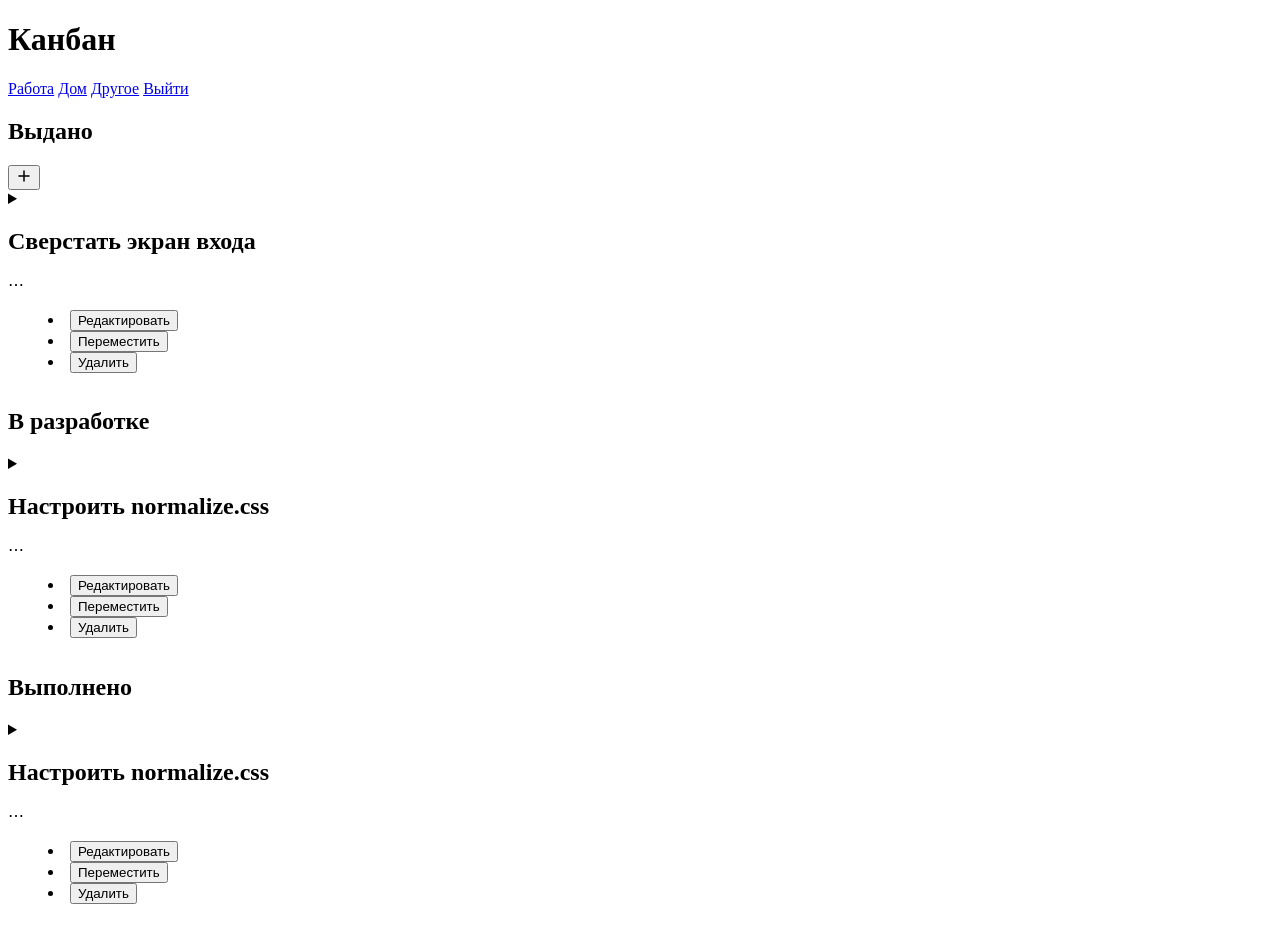
==== index.html @ 13ce17e3 "Rename mainpage.html to index.html" ====
<!doctype html>
<html lang="ru">
  <head>
    <meta charset="UTF-8" />
    <meta
      name="viewport"
      content="width=device-width, initial-scale=1.0, maximum-scale=1.0, user-scalable=no"
    />
    <title>Канбан</title>

    <link rel="preconnect" href="https://fonts.googleapis.com" />
    <link rel="preconnect" href="https://fonts.gstatic.com" crossorigin />
    <link
      href="https://fonts.googleapis.com/css2?family=Inter:wght@400;500;600;700&display=swap"
      rel="stylesheet"
    />

    <link rel="stylesheet" href="../css/normalize.css" />
    <link rel="stylesheet" href="../css/variables.css" />
    <link rel="stylesheet" href="../css/base.css" />
    <link rel="stylesheet" href="../css/components.css" />
    <link rel="stylesheet" href="../css/board.css" />
    <link rel="stylesheet" href="../css/responsive.css" />
  </head>
  <body>
    <div class="board">
      <header class="board__header">
        <h1>Канбан</h1>

        <input
          class="board__burger-toggle"
          type="checkbox"
          id="board-nav-toggle"
          hidden
        />

        <label
          class="board__burger"
          for="board-nav-toggle"
          aria-label="Открыть меню"
        >
          <span class="board__burger-line"></span>
          <span class="board__burger-line"></span>
          <span class="board__burger-line"></span>
        </label>

        <nav class="board__nav" id="board-nav">
          <a href="#">Работа</a>
          <a href="#">Дом</a>
          <a href="#">Другое</a>
          <a href="authorization.html">Выйти</a>
        </nav>
      </header>

      <main class="board__columns">
        <section class="column">
          <div class="column__header">
            <h1 class="column__title">Выдано</h1>
            <button
              class="column__add-btn"
              type="button"
              aria-label="Добавить задачу"
            >
              <svg
                width="16"
                height="16"
                viewBox="0 0 16 16"
                fill="none"
                xmlns="http://www.w3.org/2000/svg"
                aria-hidden="true"
              >
                <path
                  d="M8 3V13M3 8H13"
                  stroke="currentColor"
                  stroke-width="1.5"
                  stroke-linecap="round"
                />
              </svg>
            </button>
          </div>

          <article class="task-card">
            <details class="task-card__details">
              <summary class="task-card__summary">
                <span class="task-card__arrow" aria-hidden="true"></span>
                <h2 class="task-card__title">Сверстать экран входа</h2>

                <div class="task-card__menu">
                  <input
                    class="task-card__menu-toggle"
                    type="checkbox"
                    id="menu-task-1"
                    hidden
                  />
                  <label
                    class="task-card__menu-btn"
                    for="menu-task-1"
                    aria-label="Действия с задачей"
                  >
                    <span class="task-card__menu-dots" aria-hidden="true"
                      >⋯</span
                    >
                  </label>
                  <ul class="task-card__menu-list">
                    <li>
                      <button class="task-card__menu-item" type="button">
                        Редактировать
                      </button>
                    </li>
                    <li>
                      <button class="task-card__menu-item" type="button">
                        Переместить
                      </button>
                    </li>
                    <li>
                      <button
                        class="task-card__menu-item task-card__menu-item--danger"
                        type="button"
                      >
                        Удалить
                      </button>
                    </li>
                  </ul>
                </div>
              </summary>
              <p class="task-card__meta">
                Дедлайн: 20 мая · Исполнитель: Иван · Нужно сверстать экран
                входа по макету, подключить стили, проверить адаптивность и
                состояния полей.
              </p>
            </details>
          </article>
        </section>

        <section class="column">
          <h1 class="column__title">В разработке</h1>

          <article class="task-card">
            <details class="task-card__details">
              <summary class="task-card__summary">
                <span class="task-card__arrow" aria-hidden="true"></span>
                <h2 class="task-card__title">Настроить normalize.css</h2>

                <div class="task-card__menu">
                  <input
                    class="task-card__menu-toggle"
                    type="checkbox"
                    id="menu-task-2"
                    hidden
                  />
                  <label
                    class="task-card__menu-btn"
                    for="menu-task-2"
                    aria-label="Действия с задачей"
                  >
                    <span class="task-card__menu-dots" aria-hidden="true"
                      >⋯</span
                    >
                  </label>
                  <ul class="task-card__menu-list">
                    <li>
                      <button class="task-card__menu-item" type="button">
                        Редактировать
                      </button>
                    </li>
                    <li>
                      <button class="task-card__menu-item" type="button">
                        Переместить
                      </button>
                    </li>
                    <li>
                      <button
                        class="task-card__menu-item task-card__menu-item--danger"
                        type="button"
                      >
                        Удалить
                      </button>
                    </li>
                  </ul>
                </div>
              </summary>
              <p class="task-card__meta">
                В работе с 10 мая · Исполнитель: Пётр · Проверить сброс стилей,
                убрать лишние отступы и убедиться, что базовые элементы выглядят
                одинаково в разных браузерах.
              </p>
            </details>
          </article>
        </section>

        <section class="column">
          <h1 class="column__title">Выполнено</h1>

          <article class="task-card">
            <details class="task-card__details">
              <summary class="task-card__summary">
                <span class="task-card__arrow" aria-hidden="true"></span>
                <h2 class="task-card__title">Настроить normalize.css</h2>

                <div class="task-card__menu">
                  <input
                    class="task-card__menu-toggle"
                    type="checkbox"
                    id="menu-task-3"
                    hidden
                  />
                  <label
                    class="task-card__menu-btn"
                    for="menu-task-3"
                    aria-label="Действия с задачей"
                  >
                    <span class="task-card__menu-dots" aria-hidden="true"
                      >⋯</span
                    >
                  </label>
                  <ul class="task-card__menu-list">
                    <li>
                      <button class="task-card__menu-item" type="button">
                        Редактировать
                      </button>
                    </li>
                    <li>
                      <button class="task-card__menu-item" type="button">
                        Переместить
                      </button>
                    </li>
                    <li>
                      <button
                        class="task-card__menu-item task-card__menu-item--danger"
                        type="button"
                      >
                        Удалить
                      </button>
                    </li>
                  </ul>
                </div>
              </summary>
              <p class="task-card__meta">
                Завершено 12 мая · Исполнитель: Пётр · Сброс стилей подключён,
                проверен на основных браузерах, замечаний нет.
              </p>
            </details>
          </article>
        </section>
      </main>
    </div>
  </body>
</html>
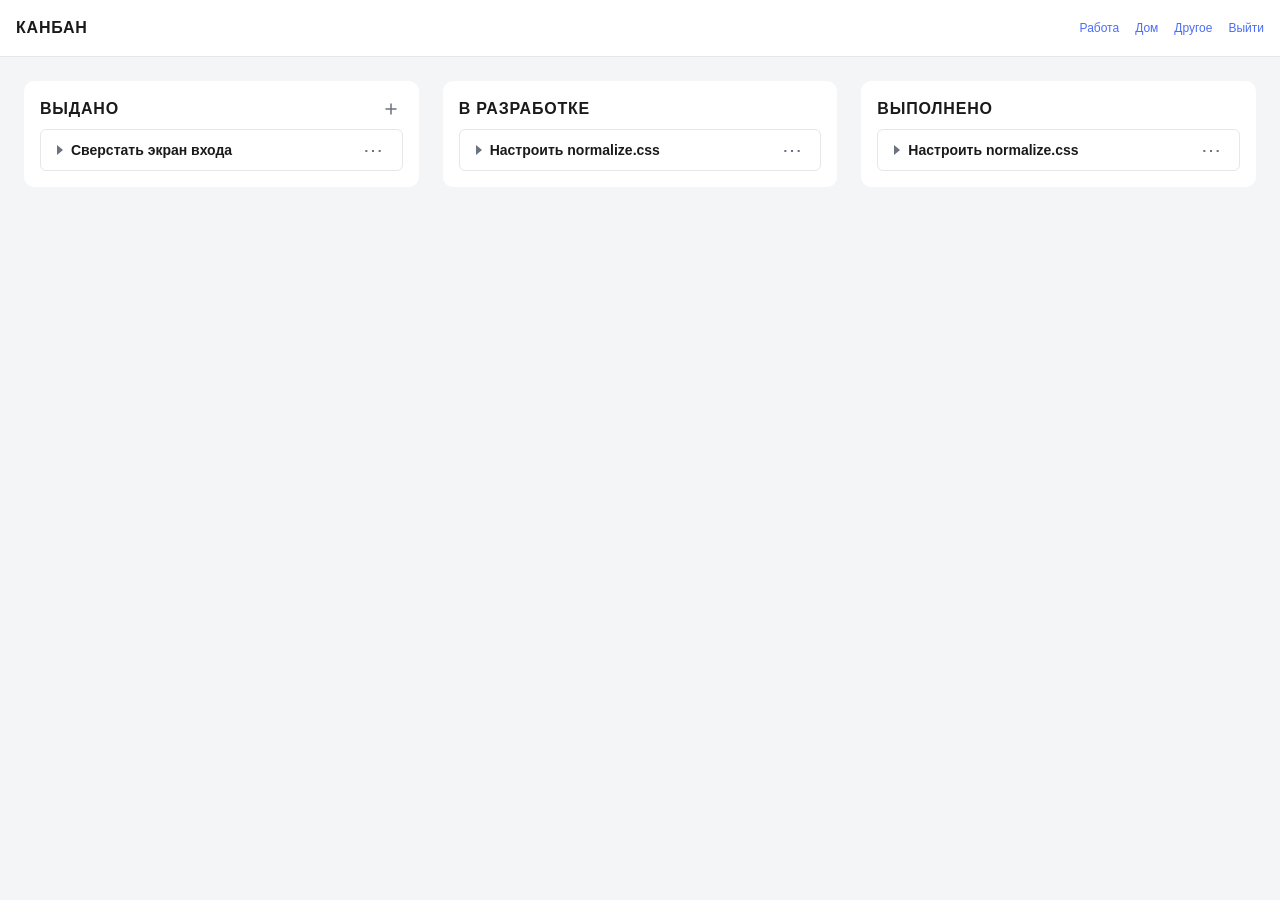
==== commit 281a6e07: "сss больше не отваливается" ====
--- a/index.html
+++ b/index.html
@@ -15,12 +15,12 @@
       rel="stylesheet"
     />
 
-    <link rel="stylesheet" href="../css/normalize.css" />
-    <link rel="stylesheet" href="../css/variables.css" />
-    <link rel="stylesheet" href="../css/base.css" />
-    <link rel="stylesheet" href="../css/components.css" />
-    <link rel="stylesheet" href="../css/board.css" />
-    <link rel="stylesheet" href="../css/responsive.css" />
+    <link rel="stylesheet" href="normalize.css" />
+    <link rel="stylesheet" href="variables.css" />
+    <link rel="stylesheet" href="base.css" />
+    <link rel="stylesheet" href="components.css" />
+    <link rel="stylesheet" href="board.css" />
+    <link rel="stylesheet" href="responsive.css" />
   </head>
   <body>
     <div class="board">
--- a/variables.css
+++ b/variables.css
@@ -0,0 +1,30 @@
+/* цвета, размеры, шрифты, отступы */
+:root {
+  --font-main:
+    "Inter", -apple-system, BlinkMacSystemFont, "Segoe UI", sans-serif;
+
+  --fs-h1: 1rem; /* 16px заголовки колонок */
+  --fs-h2: 0.875rem; /* 14px  заголовки карточек */
+  --fs-body: 0.75rem; /* 12px  метаданные и текст */
+  --fs-small: 0.6875rem; /* 11px  мелкий текст */
+
+  --color-bg: #f4f5f7;
+  --color-surface: #ffffff;
+  --color-primary: #4c6ef5;
+  --color-primary-hover: #3b5bdb;
+  --color-text: #1a1a1a;
+  --color-text-muted: #6b7280;
+  --color-border: #e5e7eb;
+  --color-error: #e03131;
+  --color-success: #2f9e44;
+
+  --space-xs: 0.25rem;
+  --space-sm: 0.5rem;
+  --space-md: 1rem;
+  --space-lg: 1.5rem;
+  --space-xl: 2rem;
+
+  --radius-sm: 6px;
+  --radius-md: 10px;
+  --radius-lg: 16px;
+}
--- a/base.css
+++ b/base.css
@@ -0,0 +1,45 @@
+/* body, типографика, ссылки, img */
+body {
+  font-family: var(--font-main);
+  font-size: var(--fs-body);
+  font-weight: 400;
+  color: var(--color-text);
+  background-color: var(--color-bg);
+}
+
+h1 {
+  font-size: var(--fs-h1);
+  font-weight: 700;
+  text-transform: uppercase;
+  letter-spacing: 0.05em;
+  color: var(--color-text);
+}
+
+h2 {
+  font-size: var(--fs-h2);
+  font-weight: 600;
+  color: var(--color-text);
+}
+
+p,
+span,
+label,
+small {
+  font-size: var(--fs-body);
+  font-weight: 400;
+  color: var(--color-text-muted);
+}
+
+a {
+  color: var(--color-primary);
+  transition: color 0.2s ease;
+}
+
+a:hover {
+  color: var(--color-primary-hover);
+}
+
+img {
+  max-width: 100%;
+  height: auto;
+}
--- a/components.css
+++ b/components.css
@@ -0,0 +1,173 @@
+/* Кнопки, поля, карточки, меню */
+
+.field {
+  display: flex;
+  flex-direction: column;
+  gap: var(--space-xs);
+  margin-bottom: var(--space-md);
+}
+
+.field__label {
+  font-size: var(--fs-body);
+  font-weight: 500;
+  color: var(--color-text);
+}
+
+.field__input {
+  width: 100%;
+  padding: 0.75rem 1rem;
+  font-size: var(--fs-body);
+  color: var(--color-text);
+  background-color: var(--color-surface);
+  border: 1px solid var(--color-border);
+  border-radius: var(--radius-md);
+  transition:
+    border-color 0.2s ease,
+    box-shadow 0.2s ease;
+}
+
+.field__input:focus {
+  outline: none;
+  border-color: var(--color-primary);
+  box-shadow: 0 0 0 3px rgba(76, 110, 245, 0.15);
+}
+
+.field__input::placeholder {
+  color: var(--color-text-muted);
+}
+
+.field__error {
+  font-size: var(--fs-small);
+  color: var(--color-error);
+}
+
+
+.btn {
+  display: inline-flex;
+  align-items: center;
+  justify-content: center;
+  width: 100%;
+  padding: 0.85rem 1.25rem;
+  font-size: var(--fs-h2);
+  font-weight: 600;
+  border-radius: var(--radius-md);
+  transition:
+    background-color 0.2s ease,
+    transform 0.1s ease;
+}
+
+.btn:active {
+  transform: scale(0.98);
+}
+
+.btn--primary {
+  color: #fff;
+  background-color: var(--color-primary);
+}
+
+.btn--primary:hover {
+  background-color: var(--color-primary-hover);
+}
+
+.btn--ghost {
+  color: var(--color-primary);
+  background-color: transparent;
+  border: 1px solid var(--color-border);
+}
+
+.btn--ghost:hover {
+  background-color: rgba(76, 110, 245, 0.05);
+}
+
+
+.card {
+  padding: var(--space-lg);
+  background-color: var(--color-surface);
+  border-radius: var(--radius-lg);
+  box-shadow: 0 4px 20px rgba(0, 0, 0, 0.06);
+}
+
+
+.task-card__menu {
+  position: relative;
+  flex: 0 0 auto;
+  margin-left: auto;
+}
+
+.task-card__menu-toggle {
+  display: none;
+}
+
+.task-card__menu-btn {
+  display: flex;
+  align-items: center;
+  justify-content: center;
+  width: 24px;
+  height: 24px;
+  border-radius: var(--radius-sm);
+  color: var(--color-text-muted);
+  cursor: pointer;
+  transition:
+    background-color 0.2s ease,
+    color 0.2s ease;
+}
+
+.task-card__menu-btn:hover {
+  background-color: var(--color-bg);
+  color: var(--color-text);
+}
+
+.task-card__menu-dots {
+  display: block;
+  font-size: 1.25rem;
+  line-height: 1;
+  letter-spacing: 0.05em;
+}
+
+.task-card__menu-list {
+  position: absolute;
+  top: calc(100% + var(--space-xs));
+  right: 0;
+  z-index: 10;
+  min-width: 140px;
+  padding: var(--space-xs);
+  background-color: var(--color-surface);
+  border: 1px solid var(--color-border);
+  border-radius: var(--radius-md);
+  box-shadow: 0 4px 20px rgba(0, 0, 0, 0.06);
+
+  opacity: 0;
+  visibility: hidden;
+  transform: translateY(-4px);
+  transition:
+    opacity 0.2s ease,
+    transform 0.2s ease,
+    visibility 0.2s;
+}
+
+.task-card__menu-toggle:checked ~ .task-card__menu-list {
+  opacity: 1;
+  visibility: visible;
+  transform: translateY(0);
+}
+
+.task-card__menu-item {
+  display: block;
+  width: 100%;
+  padding: var(--space-sm) var(--space-md);
+  font-size: var(--fs-body);
+  font-weight: 500;
+  text-align: left;
+  color: var(--color-text);
+  border-radius: var(--radius-sm);
+  cursor: pointer;
+  transition: background-color 0.2s ease;
+}
+
+.task-card__menu-item:hover {
+  background-color: var(--color-bg);
+}
+
+.task-card__menu-item--danger {
+  color: var(--color-error);
+}
--- a/board.css
+++ b/board.css
@@ -0,0 +1,221 @@
+/* Шапка, навигация, колонки, карточки доски */
+.board {
+  display: flex;
+  flex-direction: column;
+  min-height: 100vh;
+}
+
+.board__header {
+  position: relative;
+  display: flex;
+  align-items: center;
+  justify-content: space-between;
+  padding: var(--space-md);
+  background-color: var(--color-surface);
+  border-bottom: 1px solid var(--color-border);
+}
+
+.board__nav {
+  display: flex;
+  gap: var(--space-md);
+}
+
+.board__burger-toggle {
+  display: none;
+}
+
+.board__burger {
+  display: none;
+  flex-direction: column;
+  justify-content: center;
+  gap: 5px;
+  width: 40px;
+  height: 40px;
+  padding: var(--space-sm);
+  border-radius: var(--radius-sm);
+  cursor: pointer;
+}
+
+.board__burger-line {
+  display: block;
+  width: 100%;
+  height: 2px;
+  background-color: var(--color-text);
+  border-radius: 2px;
+  transition:
+    transform 0.2s ease,
+    opacity 0.2s ease;
+}
+
+.board__columns {
+  display: flex;
+  flex-direction: column;
+  gap: var(--space-md);
+  padding: var(--space-md);
+}
+
+.column {
+  display: flex;
+  flex-direction: column;
+  gap: var(--space-sm);
+  padding: var(--space-md);
+  background-color: var(--color-surface);
+  border-radius: var(--radius-md);
+}
+
+.column__header {
+  display: flex;
+  align-items: center;
+  justify-content: space-between;
+  gap: var(--space-sm);
+}
+
+.column__title {
+  font-size: var(--fs-h1);
+  font-weight: 700;
+  text-transform: uppercase;
+  color: var(--color-text);
+}
+
+.column__add-btn {
+  display: flex;
+  align-items: center;
+  justify-content: center;
+  flex: 0 0 auto;
+  width: 24px;
+  height: 24px;
+  padding: 0;
+  color: var(--color-text-muted);
+  background-color: transparent;
+  border-radius: var(--radius-sm);
+  cursor: pointer;
+  transition:
+    background-color 0.2s ease,
+    color 0.2s ease,
+    transform 0.1s ease;
+}
+
+.column__add-btn:hover {
+  background-color: var(--color-bg);
+  color: var(--color-primary);
+}
+
+.column__add-btn:active {
+  transform: scale(0.95);
+}
+
+.column__add-btn svg {
+  display: block;
+  width: 16px;
+  height: 16px;
+}
+
+.task-card {
+  padding: var(--space-sm) var(--space-md);
+  background-color: var(--color-surface);
+  border: 1px solid var(--color-border);
+  border-radius: var(--radius-sm);
+}
+
+.task-card__title {
+  font-size: var(--fs-h2);
+  font-weight: 600;
+  color: var(--color-text);
+}
+
+.task-card__meta {
+  font-size: var(--fs-body);
+  font-weight: 400;
+  color: var(--color-text-muted);
+}
+
+/* Мобильная версия: бургер + выпадающее меню */
+@media (max-width: 767px) {
+  .board__burger {
+    display: flex;
+  }
+
+  .board__nav {
+    position: absolute;
+    top: 100%;
+    right: var(--space-md);
+    left: var(--space-md);
+    z-index: 20; 
+    flex-direction: column;
+    gap: var(--space-sm);
+    padding: var(--space-md);
+    background-color: var(--color-surface);
+    border: 1px solid var(--color-border);
+    border-radius: var(--radius-md);
+    box-shadow: 0 4px 20px rgba(0, 0, 0, 0.06);
+
+    opacity: 0;
+    visibility: hidden;
+    transform: translateY(-8px);
+    transition:
+      opacity 0.2s ease,
+      transform 0.2s ease,
+      visibility 0.2s;
+  }
+
+
+  .board__burger-toggle:checked ~ .board__nav {
+    opacity: 1;
+    visibility: visible;
+    transform: translateY(0);
+  }
+
+
+  .board__burger-toggle:checked
+    ~ .board__burger
+    .board__burger-line:nth-child(1) {
+    transform: translateY(7px) rotate(45deg);
+  }
+
+  .board__burger-toggle:checked
+    ~ .board__burger
+    .board__burger-line:nth-child(2) {
+    opacity: 0;
+  }
+
+  .board__burger-toggle:checked
+    ~ .board__burger
+    .board__burger-line:nth-child(3) {
+    transform: translateY(-7px) rotate(-45deg);
+  }
+}
+
+
+.task-card__details {
+  display: block;
+}
+
+.task-card__summary {
+  display: flex;
+  align-items: center;
+  gap: var(--space-sm);
+  cursor: pointer;
+  list-style: none;
+}
+
+.task-card__summary::-webkit-details-marker {
+  display: none;
+}
+
+.task-card__arrow {
+  flex: 0 0 auto;
+  width: 0;
+  height: 0;
+  border-top: 5px solid transparent;
+  border-bottom: 5px solid transparent;
+  border-left: 6px solid var(--color-text-muted);
+  transition: transform 0.2s ease;
+}
+
+.task-card__details[open] .task-card__arrow {
+  transform: rotate(90deg);
+}
+
+.task-card__details[open] .task-card__meta {
+  margin-top: var(--space-sm);
+}
--- a/responsive.css
+++ b/responsive.css
@@ -0,0 +1,29 @@
+/* Все @media */
+
+@media (min-width: 768px) {
+  .auth__form {
+    max-width: 440px;
+  }
+
+  .board__columns {
+    flex-direction: row;
+    align-items: flex-start;
+  }
+
+  .column {
+    flex: 1 1 0;
+    min-width: 0;
+  }
+}
+
+
+@media (min-width: 1024px) {
+  .auth {
+    padding: var(--space-xl);
+  }
+
+  .board__columns {
+    gap: var(--space-lg);
+    padding: var(--space-lg);
+  }
+}
